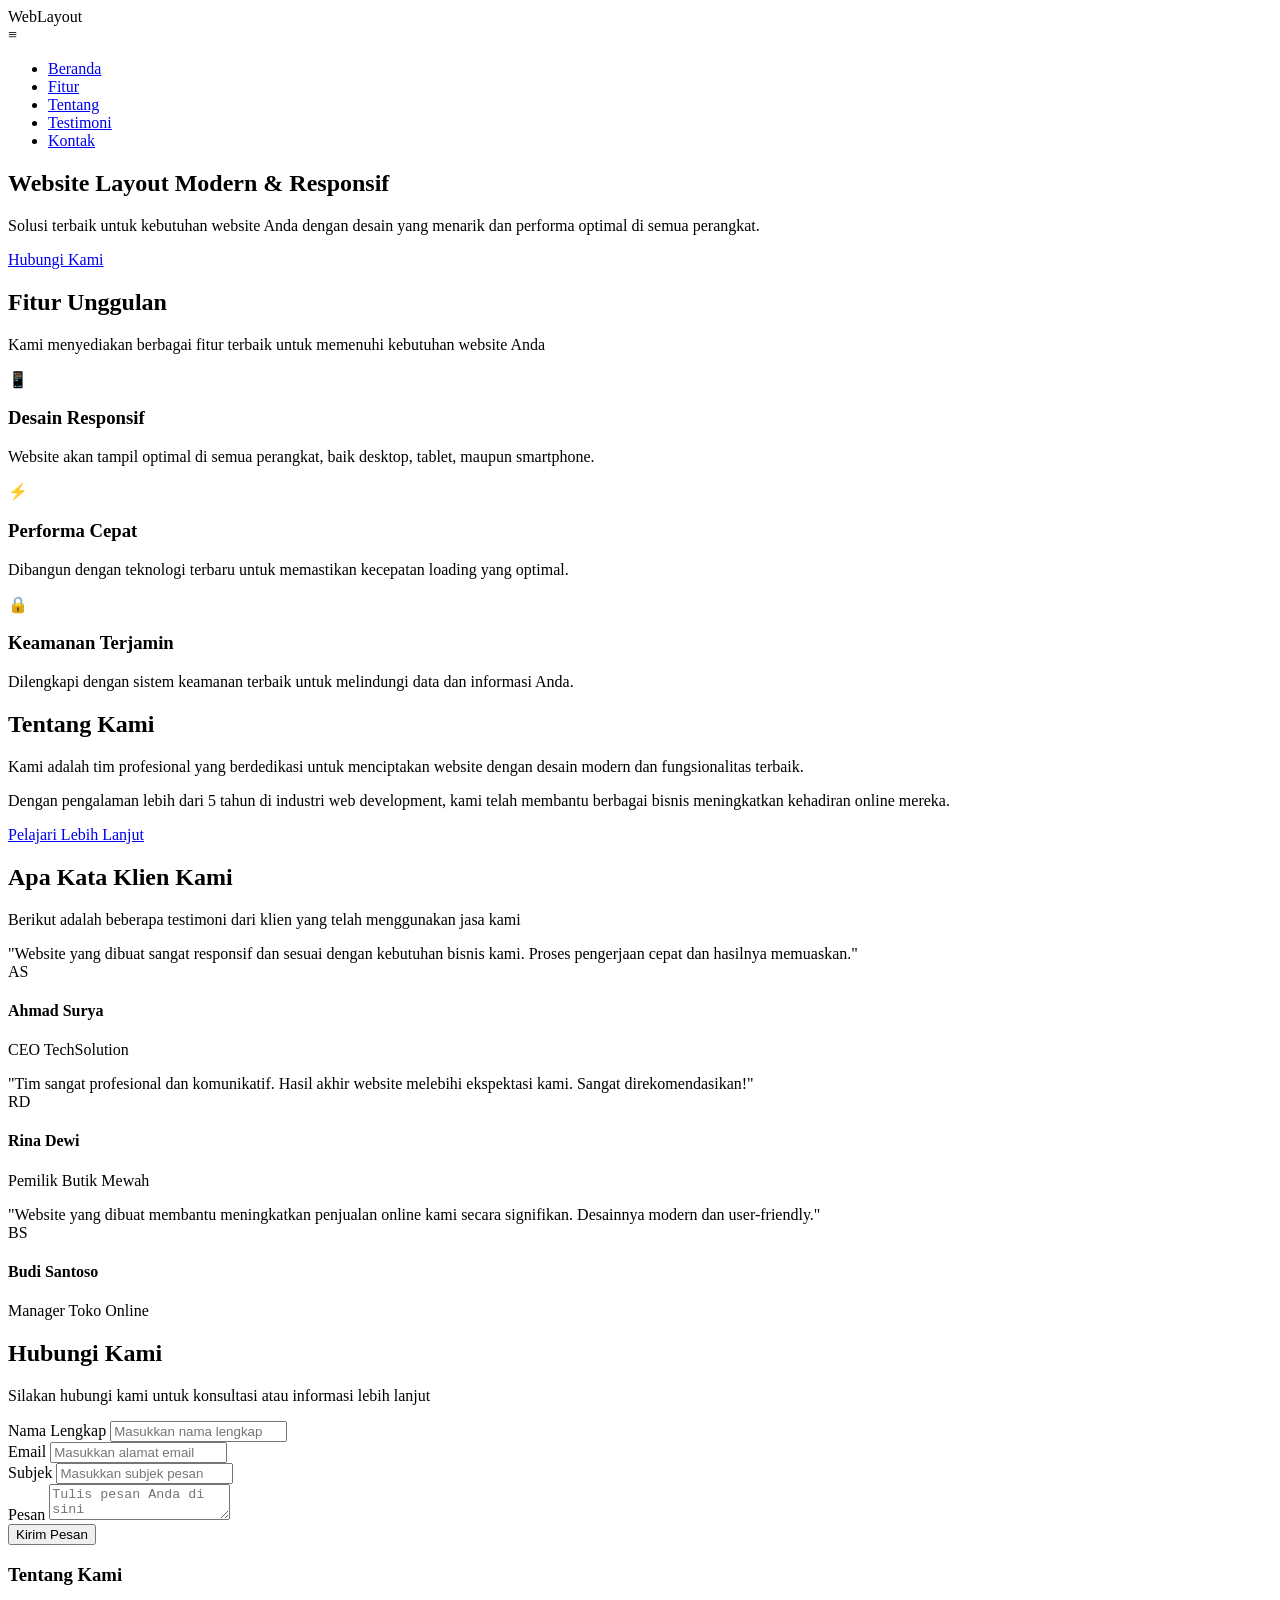
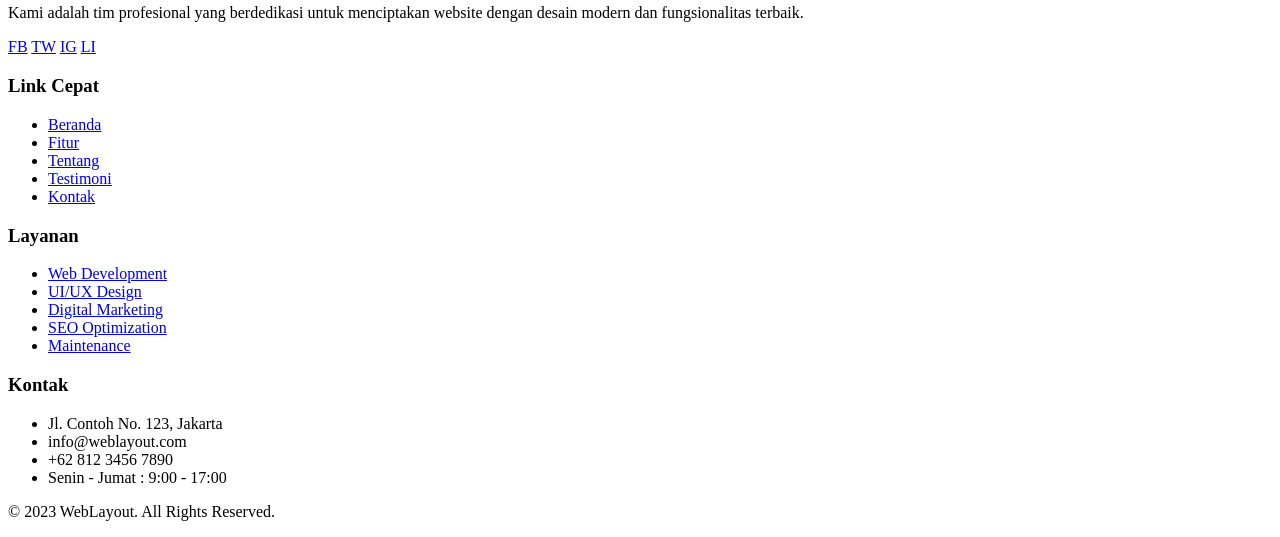
==== index.html @ 9ea7b2e7 "inisiasi index upload github" ====
<!DOCTYPE html>
<html lang="id">
<head>
    <meta charset="UTF-8">
    <meta name="viewport" content="width=device-width, initial-scale=1.0">
    <link rel="stylesheet" href="style.css" type="text/css">
    <title>Website Layout Modern Hila</title>
</head>
<body>

    <!-- Header -->
    <header>
        <div class="container">
            <div class="header-content">
                <div class="logo">Web<span>Layout</span></div>
                <div class="mobile-menu">≡</div>
                <nav>
                    <ul>
                        <li><a href="#home">Beranda</a></li>
                        <li><a href="#features">Fitur</a></li>
                        <li><a href="#about">Tentang</a></li>
                        <li><a href="#testimonials">Testimoni</a></li>
                        <li><a href="#contact">Kontak</a></li>
                    </ul>
                </nav>
            </div>
        </div>
    </header>

    <!-- Hero Section -->
<section class="hero" id="home">
    <div class="container">
        <div class="hero-content">
            <h1>Website Layout Modern & Responsif</h1>
            <p>Solusi terbaik untuk kebutuhan website Anda dengan desain yang menarik dan performa optimal di semua perangkat.</p>
            <a href="#contact" class="btn">Hubungi Kami</a>
        </div>
    </div>
</section>

<!-- Main Content -->
<main class="main-content">
    <div class="container">

        <!-- Features Section -->
        <section id="features">
            <div class="section-title">
                <h2>Fitur Unggulan</h2>
                <p>Kami menyediakan berbagai fitur terbaik untuk memenuhi kebutuhan website Anda</p>
            </div>

            <div class="features">

                <div class="feature-card">
                    <div class="feature-icon">📱</div>
                    <h3>Desain Responsif</h3>
                    <p>Website akan tampil optimal di semua perangkat, baik desktop, tablet, maupun smartphone.</p>
                </div>

                <div class="feature-card">
                    <div class="feature-icon">⚡</div>
                    <h3>Performa Cepat</h3>
                    <p>Dibangun dengan teknologi terbaru untuk memastikan kecepatan loading yang optimal.</p>
                </div>

                <div class="feature-card">
                    <div class="feature-icon">🔒</div>
                    <h3>Keamanan Terjamin</h3>
                    <p>Dilengkapi dengan sistem keamanan terbaik untuk melindungi data dan informasi Anda.</p>
                </div>

            </div>
        </section>

        <!-- About Section -->
<section id="about">
    <div class="about">

        <div class="about-content">
            <h2>Tentang Kami</h2>
            <p>Kami adalah tim profesional yang berdedikasi untuk menciptakan website dengan desain modern dan fungsionalitas terbaik.</p>
            <p>Dengan pengalaman lebih dari 5 tahun di industri web development, kami telah membantu berbagai bisnis meningkatkan kehadiran online mereka.</p>

            <a href="#contact" class="btn">Pelajari Lebih Lanjut</a>
        </div>

        <div class="about-image">
            <!--hila sholehah-->
        </div>

    </div>
</section>

<!-- Testimonials Section -->
<section id="testimonials">
    <div class="testimonials">
        <div class="container">

            <div class="section-title">
                <h2>Apa Kata Klien Kami</h2>
                <p>Berikut adalah beberapa testimoni dari klien yang telah menggunakan jasa kami</p>
            </div>

            <div class="testimonial-grid">

                <div class="testimonial-card">
                    <div class="testimonial-text">
                        "Website yang dibuat sangat responsif dan sesuai dengan kebutuhan bisnis kami. Proses pengerjaan cepat dan hasilnya memuaskan."
                    </div>
                    <div class="testimonial-author">
                        <div class="author-avatar">AS</div>
                        <h4>Ahmad Surya</h4>
                        <p>CEO TechSolution</p>
                    </div>
                </div>

                <div class="testimonial-card">
                    <div class="testimonial-text">
                        "Tim sangat profesional dan komunikatif. Hasil akhir website melebihi ekspektasi kami. Sangat direkomendasikan!"
                    </div>
                    <div class="testimonial-author">
                        <div class="author-avatar">RD</div>
                        <h4>Rina Dewi</h4>
                        <p>Pemilik Butik Mewah</p>
                    </div>
                </div>

                <div class="testimonial-card">
                    <div class="testimonial-text">
                        "Website yang dibuat membantu meningkatkan penjualan online kami secara signifikan. Desainnya modern dan user-friendly."
                    </div>
                    <div class="testimonial-author">
                        <div class="author-avatar">BS</div>
                        <h4>Budi Santoso</h4>
                        <p>Manager Toko Online</p>
                    </div>
                </div>

            </div>

        </div>
    </div>
</section>

<!-- Contact Section -->
<section id="contact">
    <div class="section-title">
        <h2>Hubungi Kami</h2>
        <p>Silakan hubungi kami untuk konsultasi atau informasi lebih lanjut</p>
    </div>

    <div class="contact-form">
        <form>

            <div class="form-group">
                <label for="name">Nama Lengkap</label>
                <input type="text" id="name" placeholder="Masukkan nama lengkap">
            </div>

            <div class="form-group">
                <label for="email">Email</label>
                <input type="email" id="email" placeholder="Masukkan alamat email">
            </div>

            <div class="form-group">
                <label for="subject">Subjek</label>
                <input type="text" id="subject" placeholder="Masukkan subjek pesan">
            </div>

            <div class="form-group">
                <label for="message">Pesan</label>
                <textarea id="message" placeholder="Tulis pesan Anda di sini"></textarea>
            </div>

            <button type="submit" class="btn">Kirim Pesan</button>

        </form>
    </div>
</section>

<!-- Footer -->
<footer>
    <div class="container">
        <div class="footer-content">

            <div class="footer-column">
                <h3>Tentang Kami</h3>
                <p>Kami adalah tim profesional yang berdedikasi untuk menciptakan website dengan desain modern dan fungsionalitas terbaik.</p>
                <div class="social-links">
                    <a href="#">FB</a>
                    <a href="#">TW</a>
                    <a href="#">IG</a>
                    <a href="#">LI</a>
                </div>
            </div>

            <div class="footer-column">
                <h3>Link Cepat</h3>
                <ul>
                    <li><a href="#home">Beranda</a></li>
                    <li><a href="#features">Fitur</a></li>
                    <li><a href="#about">Tentang</a></li>
                    <li><a href="#testimonials">Testimoni</a></li>
                    <li><a href="#contact">Kontak</a></li>
                </ul>
            </div>

            <div class="footer-column">
                <h3>Layanan</h3>
                <ul>
                    <li><a href="#">Web Development</a></li>
                    <li><a href="#">UI/UX Design</a></li>
                    <li><a href="#">Digital Marketing</a></li>
                    <li><a href="#">SEO Optimization</a></li>
                    <li><a href="#">Maintenance</a></li>
                </ul>
            </div>

            <div class="footer-column">
                <h3>Kontak</h3>
                <ul>
                    <li>Jl. Contoh No. 123, Jakarta</li>
                    <li>info@weblayout.com</li>
                    <li>+62 812 3456 7890</li>
                    <li>Senin - Jumat : 9:00 - 17:00</li>
                </ul>
            </div>

        </div>

        <div class="copyright">
            <p>&copy; 2023 WebLayout. All Rights Reserved.</p>
        </div>
    </div>
</footer>
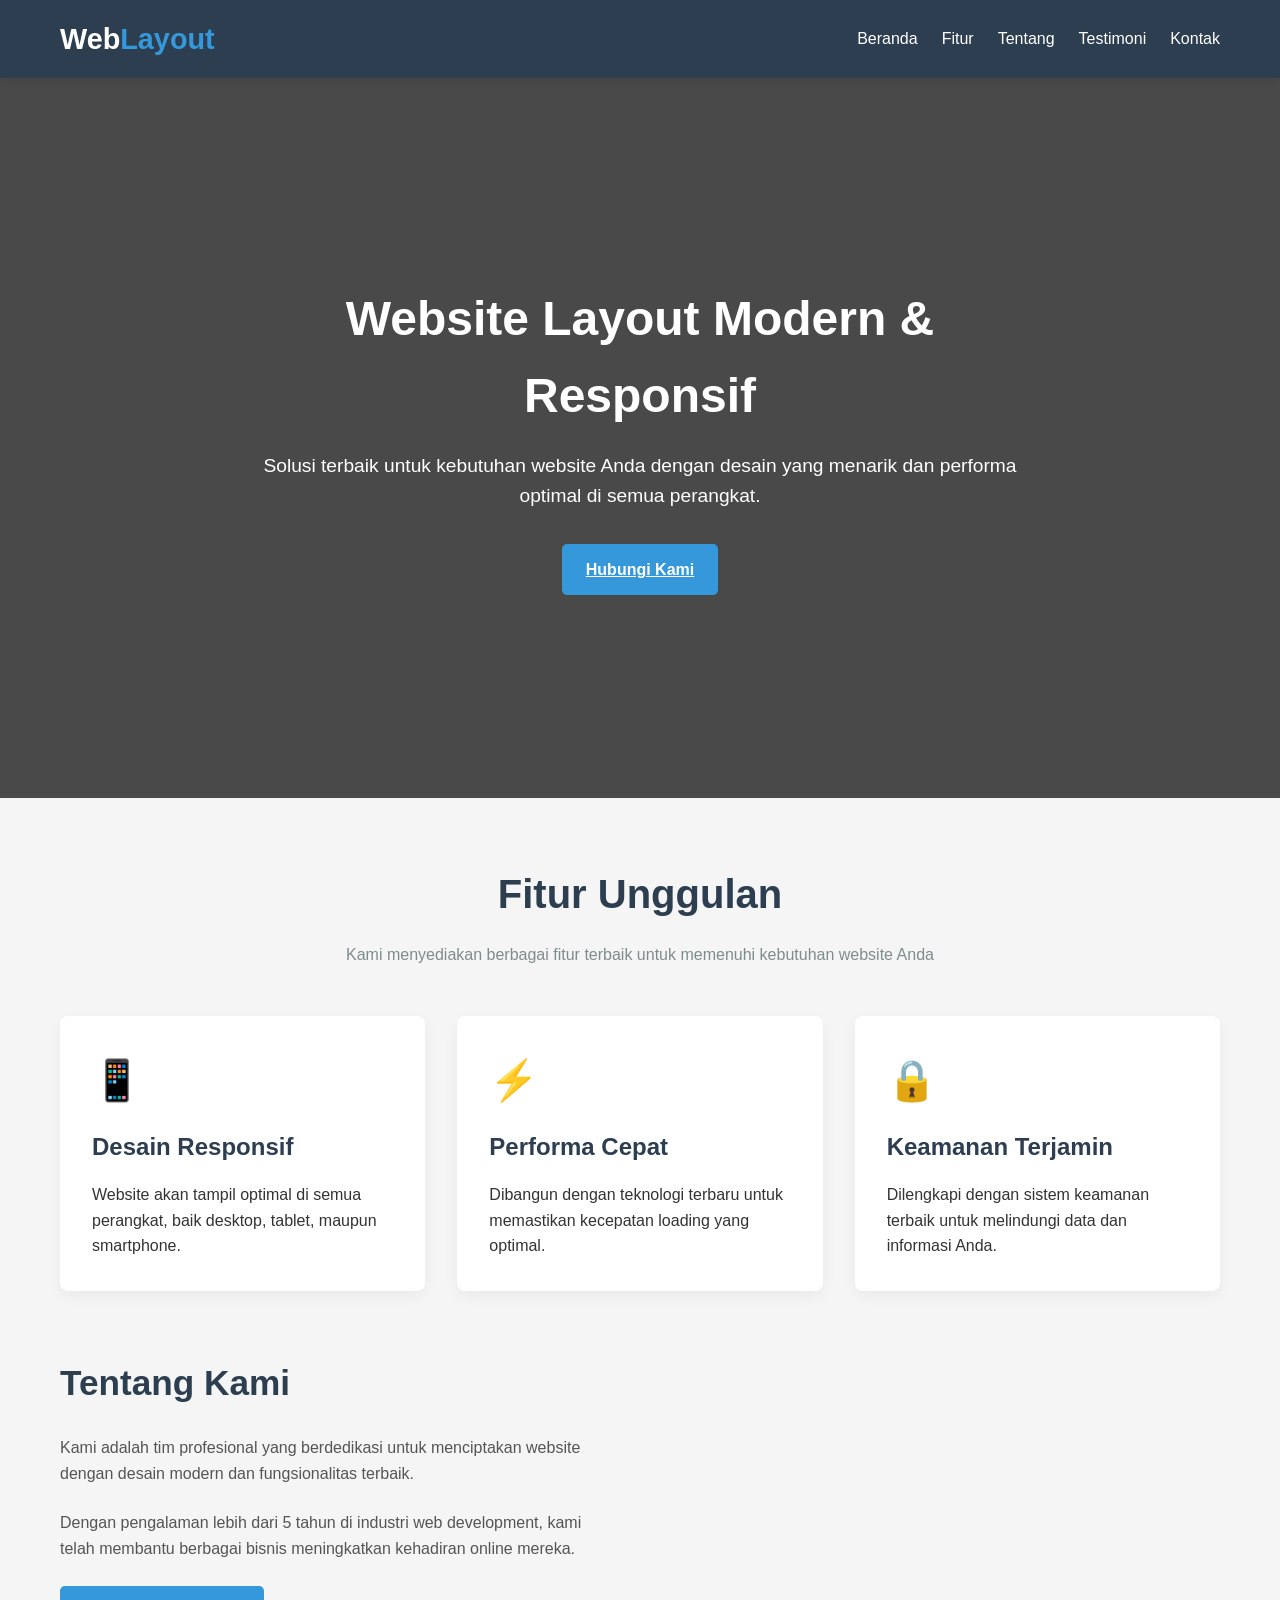
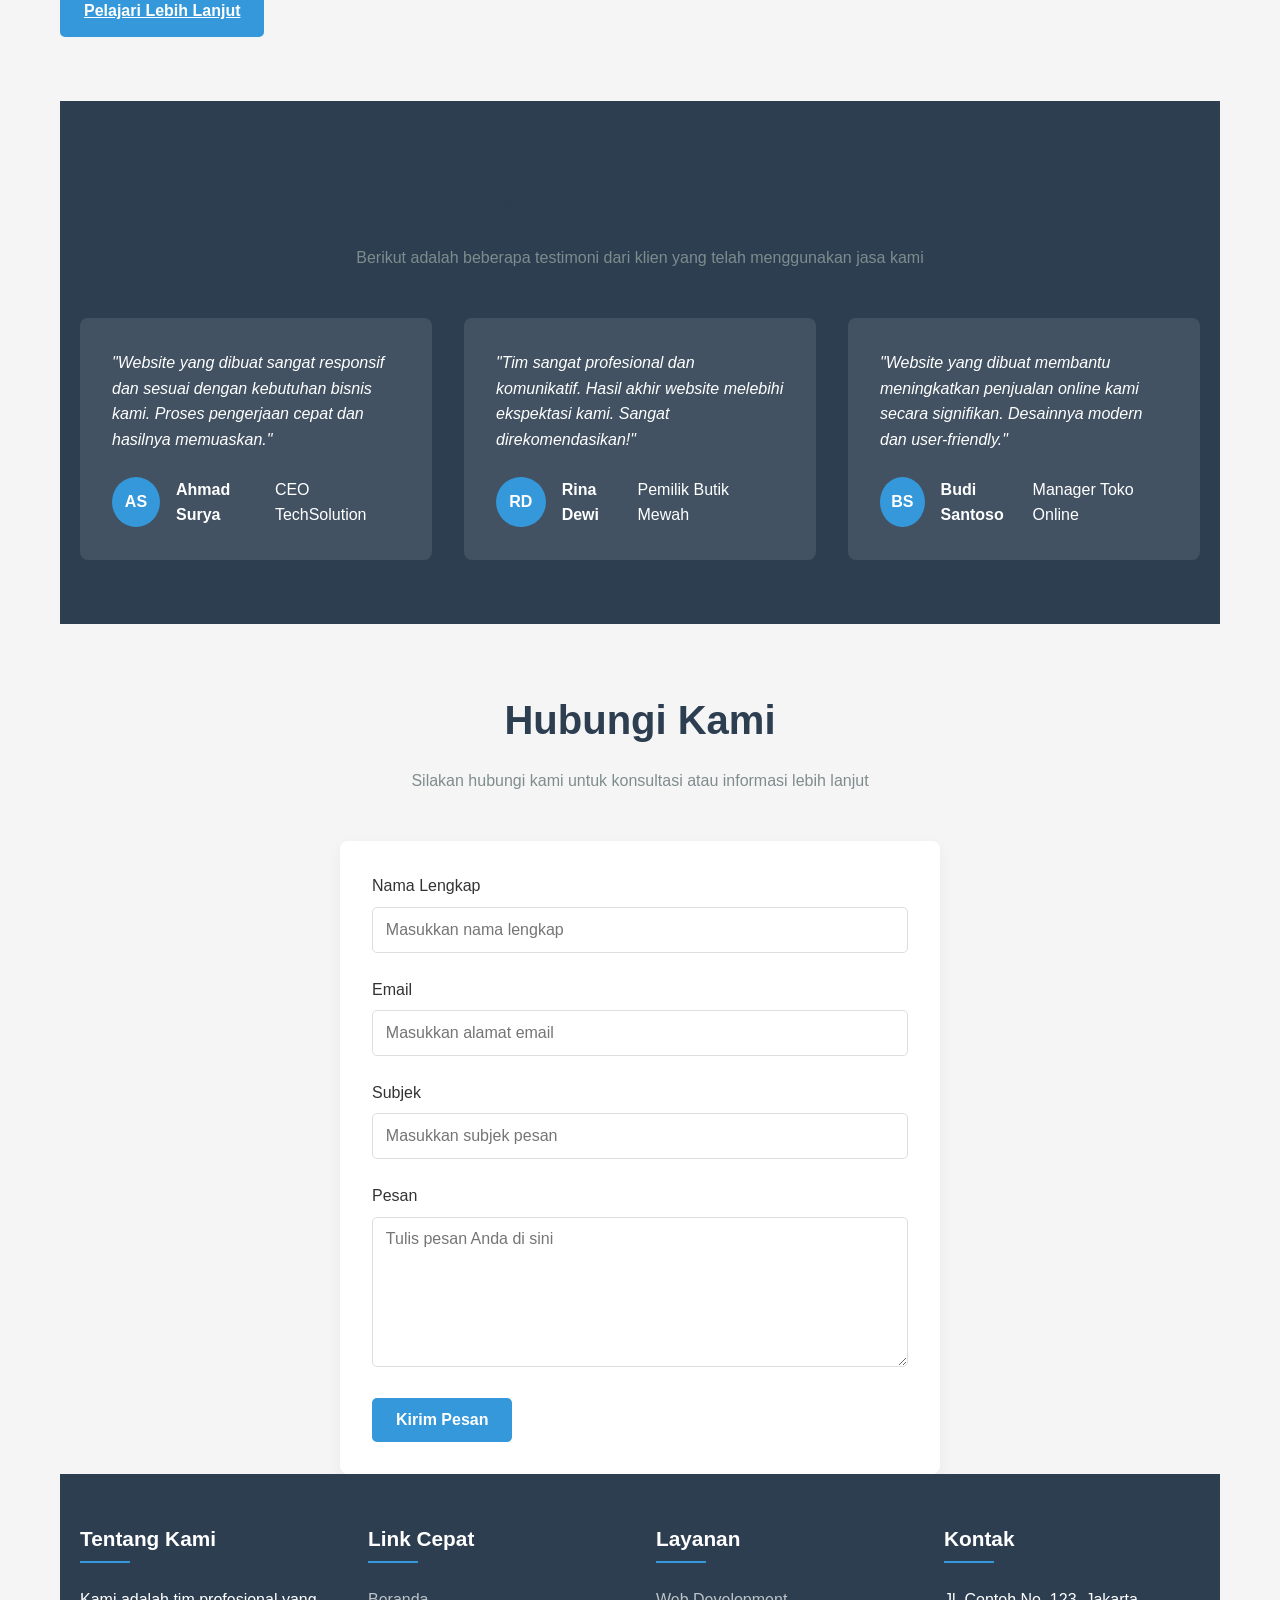
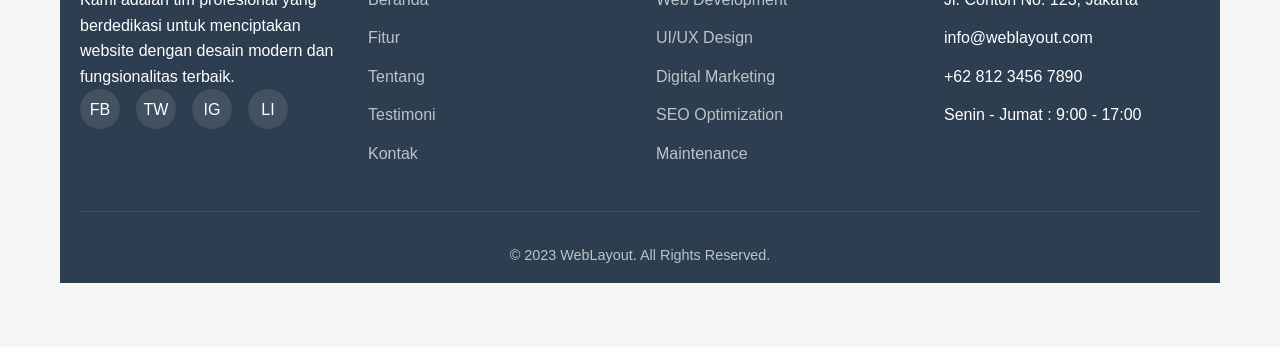
==== commit 04036126: "update html" ====
--- a/index.html
+++ b/index.html
@@ -4,7 +4,7 @@
     <meta charset="UTF-8">
     <meta name="viewport" content="width=device-width, initial-scale=1.0">
     <link rel="stylesheet" href="style.css" type="text/css">
-    <title>Website Layout Modern Hila</title>
+    <title>Website Layout Modern Andini</title>
 </head>
 <body>
 
--- a/style.css
+++ b/style.css
@@ -0,0 +1,371 @@
+*{
+    margin: 0;
+    padding: 0;
+    box-sizing: border-box;
+    font-family: 'Segoe UI', Tahoma, Geneva, Verdana, sans-serif;
+}
+
+body {
+    background-color: #f5f5f5;
+    color: #333;
+    line-height: 1.6;
+}
+
+/* Container */
+.container {
+    max-width: 1200px;
+    margin: 0 auto;
+    padding: 0 20px;
+}
+
+/* Header */
+header {
+    background-color: #2c3e50;
+    color: white;
+    padding: 1rem 0;
+    position: sticky;
+    top: 0;
+    z-index: 100;
+    box-shadow: 0 2px 10px rgba(0,0,0,0.1);
+}
+
+.header-content {
+    display: flex;
+    justify-content: space-between;
+    align-items: center;
+}
+
+.logo {
+    font-size: 1.8rem;
+    font-weight: bold;
+}
+
+.logo span {
+    color: #3498db;
+}
+
+nav ul {
+    display: flex;
+    list-style: none;
+}
+
+nav ul li {
+    margin-left: 1.5rem;
+}
+
+nav ul li a {
+    color: white;
+    text-decoration: none;
+    font-weight: 500;
+    transition: color 0.3s;
+    padding: 0.5rem 0;
+}
+
+nav ul li a:hover {
+    color: #3498db;
+}
+
+.mobile-menu {
+    display: none;
+    font-size: 1.5rem;
+    cursor: pointer;
+}
+
+/* Hero Section */
+.hero {
+    background: linear-gradient(rgba(0,0,0,0.7), rgba(0,0,0,0.7)),
+    url('https://source.unsplash.com/random/1200x600') no-repeat center center/cover;
+    color: white;
+    height: 80vh;
+    display: flex;
+    align-items: center;
+    text-align: center;
+}
+
+.hero-content {
+    max-width: 800px;
+    margin: 0 auto;
+}
+
+.hero h1 {
+    font-size: 3rem;
+    margin-bottom: 1rem;
+}
+
+.hero p {
+    font-size: 1.2rem;
+    margin-bottom: 2rem;
+}
+
+.btn {
+    display: inline-block;
+    background-color: #3498db;
+    color: white;
+    padding: 0.8rem 1.5rem;
+    border: none;
+    border-radius: 5px;
+    font-size: 1rem;
+    font-weight: bold;
+    transition: background-color 0.3s;
+    cursor: pointer;
+}
+
+btn:hover {
+    background-color: #2980b9;
+}
+
+/* Main Content */
+.main-content {
+    padding: 4rem 0;
+}
+
+.section-title {
+    text-align: center;
+    margin-bottom: 3rem;
+}
+
+.section-title h2 {
+    font-size: 2.5rem;
+    color: #2c3e50;
+    margin-bottom: 1rem;
+}
+
+.section-title p {
+    color: #7f8c8d;
+    max-width: 700px;
+    margin: 0 auto;
+}
+
+/* Features Section */
+.features {
+    display: grid;
+    grid-template-columns: repeat(auto-fit, minmax(300px, 1fr));
+    gap: 2rem;
+    margin-bottom: 4rem;
+}
+
+.feature-card {
+    background-color: white;
+    border-radius: 8px;
+    padding: 2rem;
+    box-shadow: 0 5px 15px rgba(0,0,0,0.05);
+    transition: transform 0.3s, box-shadow 0.3s;
+}
+
+.feature-card:hover {
+    transform: translateY(-10px);
+    box-shadow: 0 15px 30px rgba(0,0,0,0.1);
+}
+
+.feature-icon {
+    font-size: 2.5rem;
+    color: #3498db;
+    margin-bottom: 1rem;
+}
+
+.feature-card h3 {
+    font-size: 1.5rem;
+    margin-bottom: 1rem;
+    color: #2c3e50;
+}
+
+/* About Section */
+.about {
+    display: grid;
+    grid-template-columns: 1fr 1fr;
+    gap: 3rem;
+    align-items: center;
+    margin-bottom: 4rem;
+}
+
+.about-image img {
+    width: 100%;
+    border-radius: 8px;
+    box-shadow: 0 10px 20px rgba(0,0,0,0.1);
+}
+
+.about-content h2 {
+    font-size: 2.2rem;
+    margin-bottom: 1.5rem;
+    color: #2c3e50;
+}
+
+.about-content p {
+    margin-bottom: 1.5rem;
+    color: #555;
+}
+
+/* Testimonials */
+.testimonials {
+    background-color: #2c3e50;
+    color: white;
+    padding: 4rem 0;
+    margin-bottom: 4rem;
+}
+
+.testimonial-grid {
+    display: grid;
+    grid-template-columns: repeat(auto-fit, minmax(300px, 1fr));
+    gap: 2rem;
+}
+
+.testimonial-card {
+    background-color: rgba(255,255,255,0.1);
+    padding: 2rem;
+    border-radius: 8px;
+}
+
+.testimonial-text {
+    font-style: italic;
+    margin-bottom: 1.5rem;
+}
+
+.testimonial-author {
+    display: flex;
+    align-items: center;
+}
+
+.author-avatar {
+    width: 50px;
+    height: 50px;
+    border-radius: 50%;
+    background-color: #3498db;
+    margin-right: 1rem;
+    display: flex;
+    align-items: center;
+    justify-content: center;
+    font-weight: bold;
+}
+
+/* Contact Section */
+.contact { margin-bottom: 4rem; }
+.contact-form {
+    max-width: 600px;
+    margin: 0 auto;
+    background-color: white;
+    padding: 2rem;
+    border-radius: 8px;
+    box-shadow: 0 5px 15px rgba(0, 0, 0, 0.05);
+}
+
+.form-group { margin-bottom: 1.5rem; }
+.form-group label {
+    display: block;
+    margin-bottom: 0.5rem;
+    font-weight: 500;
+}
+.form-group input,
+.form-group textarea {
+    width: 100%;
+    padding: 0.8rem;
+    border: 1px solid #ddd;
+    border-radius: 5px;
+    font-size: 1rem;
+}
+.form-group textarea {
+    height: 150px;
+    resize: vertical;
+}
+
+/* Footer */
+footer {
+    background-color: #2c3e50;
+    color: white;
+    padding: 3rem 0 1rem;
+}
+
+.footer-content {
+    display: grid;
+    grid-template-columns: repeat(auto-fit, minmax(200px, 1fr));
+    gap: 2rem;
+    margin-bottom: 2rem;
+}
+
+.footer-column h3 {
+    font-size: 1.3rem;
+    margin-bottom: 1.5rem;
+    position: relative;
+    padding-bottom: 0.5rem;
+}
+.footer-column h3::after {
+    content: '';
+    position: absolute;
+    left: 0;
+    bottom: 0;
+    width: 50px;
+    height: 2px;
+    background-color: #3498db;
+}
+
+.footer-column ul { list-style: none; }
+.footer-column ul li { margin-bottom: 0.8rem; }
+.footer-column ul li a {
+    color: #bdc3c7;
+    text-decoration: none;
+    transition: color 0.3s;
+}
+.footer-column ul li a:hover {
+    color: #3498db;
+}
+
+.social-links {
+    display: flex;
+    gap: 1rem;
+}
+.social-links a {
+    display: inline-flex;
+    align-items: center;
+    justify-content: center;
+    width: 40px;
+    height: 40px;
+    background-color: rgba(255, 255, 255, 0.1);
+    border-radius: 50%;
+    color: white;
+    text-decoration: none;
+    transition: background-color 0.3s;
+}
+.social-links a:hover { background-color: #3498db; }
+
+.copyright {
+    text-align: center;
+    padding-top: 2rem;
+    border-top: 1px solid rgba(255, 255, 255, 0.1);
+    color: #bdc3c7;
+    font-size: 0.9rem;
+}
+
+/* Responsive Design */
+@media (max-width: 992px) {
+    .about { grid-template-columns: 1fr; }
+    .about-image { order: -1; }
+}
+
+@media (max-width: 768px) {
+    .mobile-menu { display: block; }
+
+    nav ul {
+        display: none;
+        position: absolute;
+        top: 100%;
+        left: 0;
+        width: 100%;
+        background-color: #2c3e50;
+        flex-direction: column;
+        padding: 1rem 0;
+    }
+    nav ul.show { display: flex; }
+    nav ul li { margin: 0; text-align: center; }
+    nav ul li a { display: block; padding: 0.8rem 0; }
+
+    .hero h1 { font-size: 2.2rem; }
+    .hero p { font-size: 1rem; }
+}
+
+@media (max-width: 576px) {
+    .hero h1 { font-size: 1.8rem; }
+
+    .section-title h2 { font-size: 2rem; }
+
+    .feature-card,
+    .testimonial-card { padding: 1.5rem; }
+}
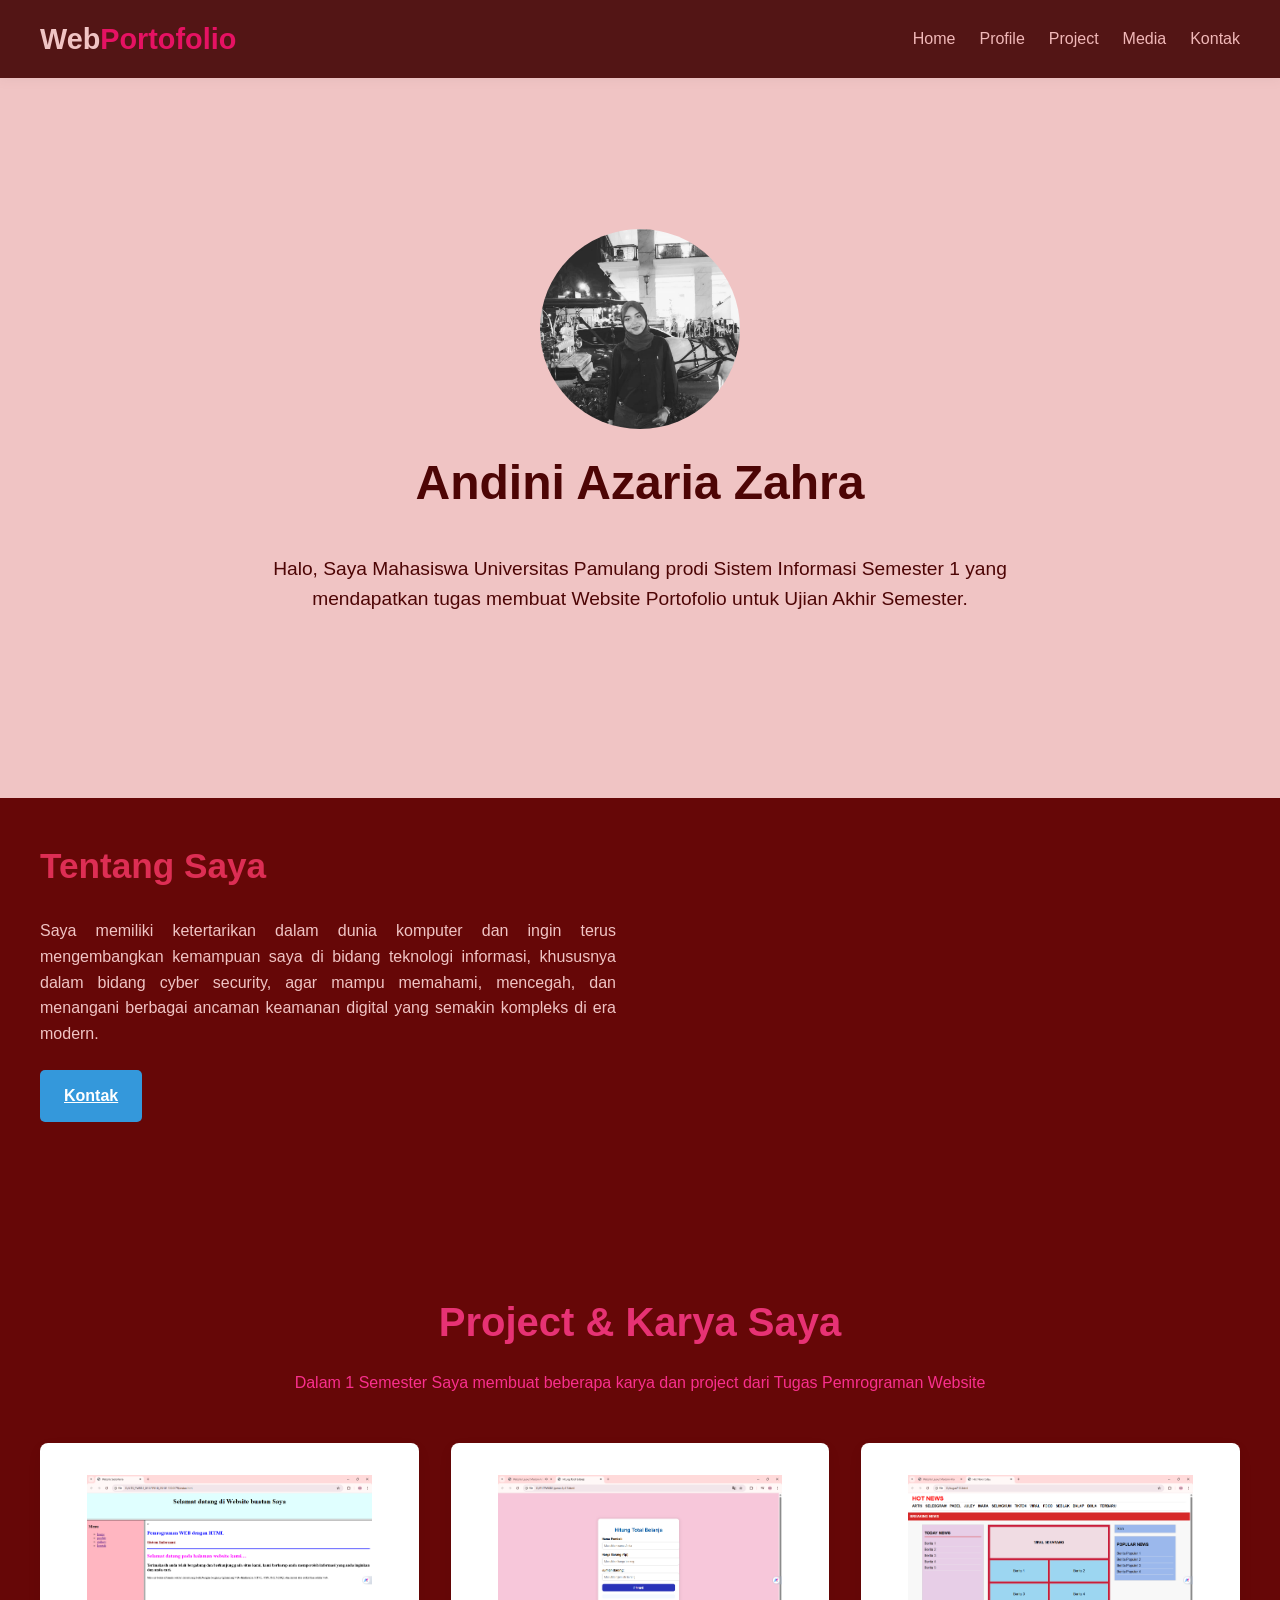
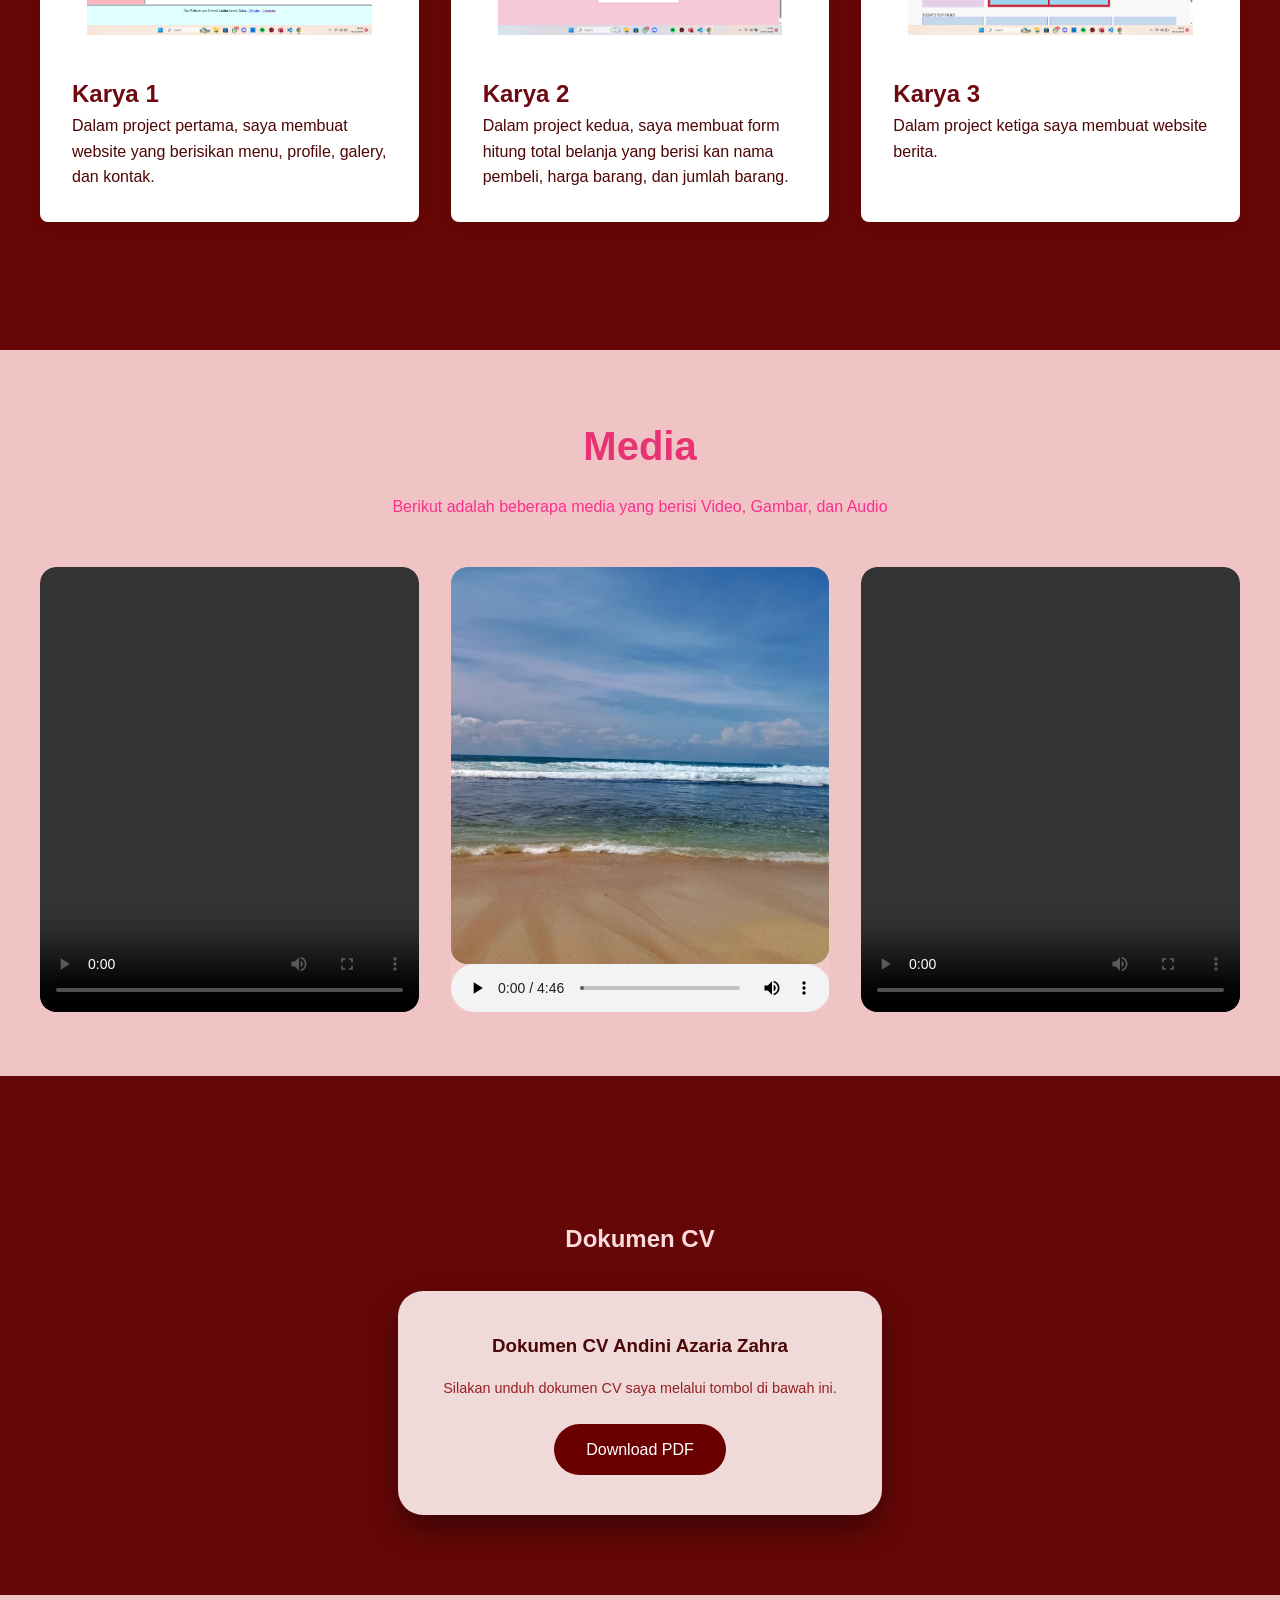
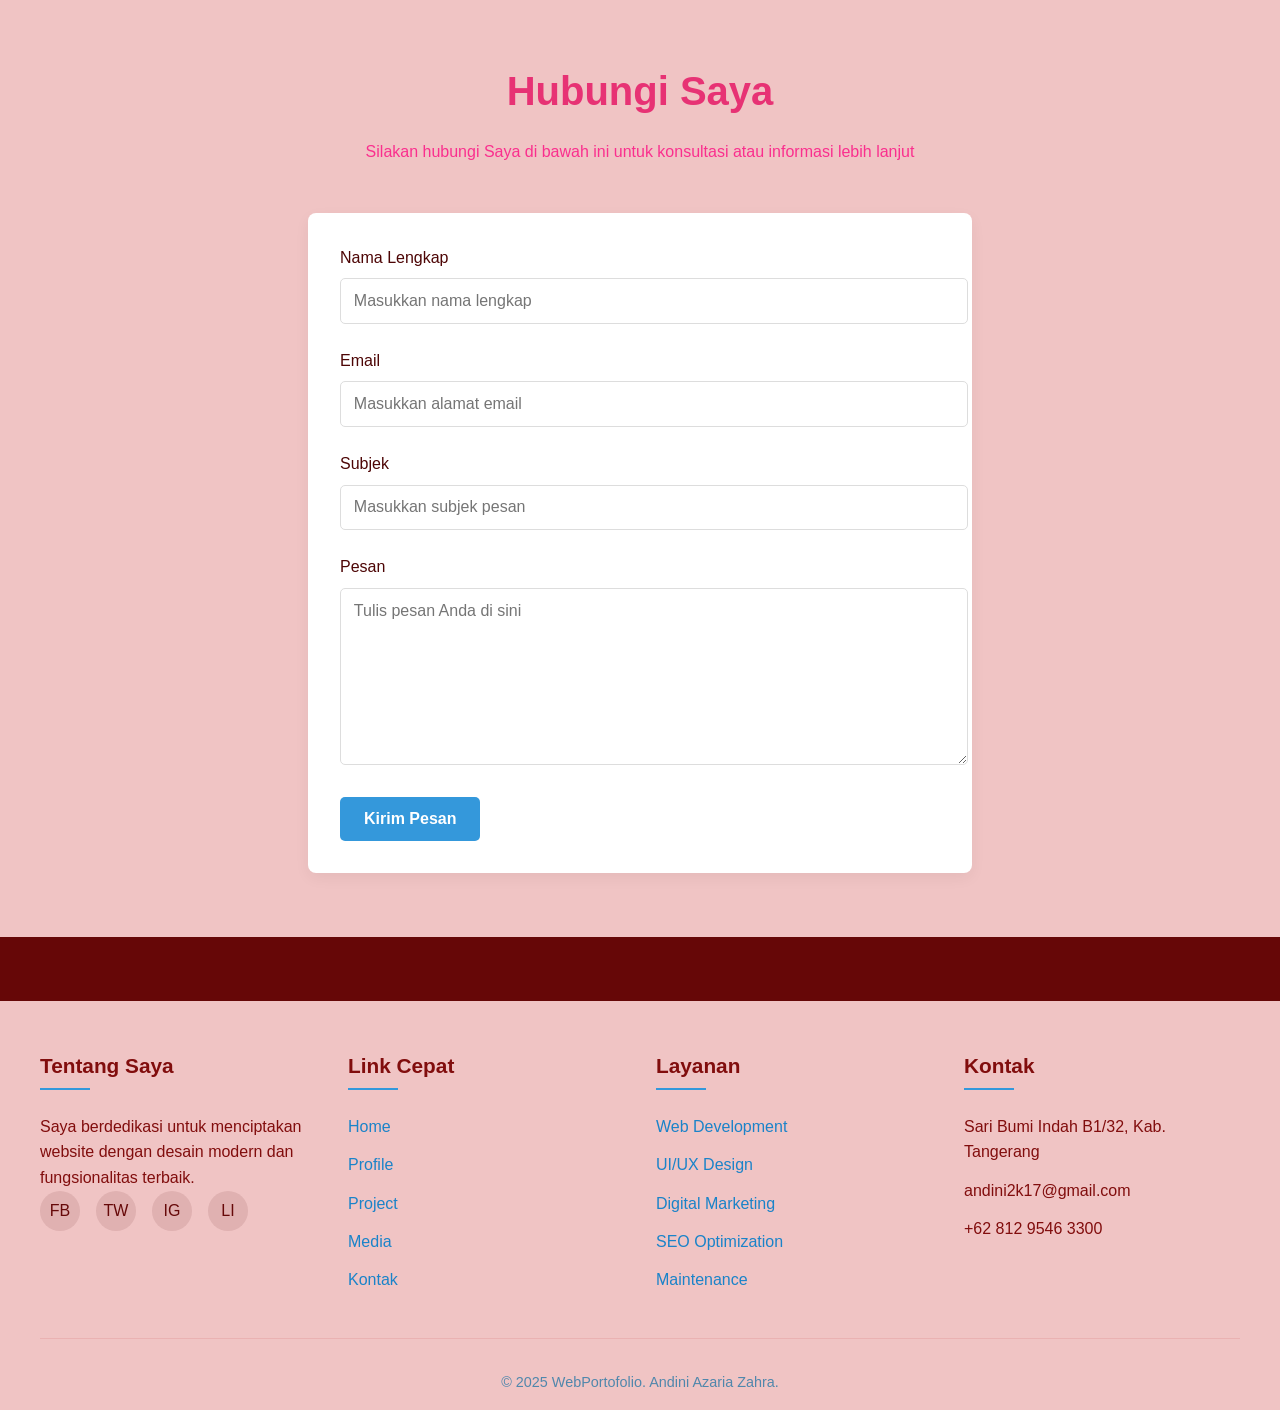
==== commit a4040596: "uas pweb1 andini" ====
--- a/index.html
+++ b/index.html
@@ -1,235 +1,258 @@
 <!DOCTYPE html>
 <html lang="id">
-<head>
-    <meta charset="UTF-8">
-    <meta name="viewport" content="width=device-width, initial-scale=1.0">
-    <link rel="stylesheet" href="style.css" type="text/css">
-    <title>Website Layout Modern Andini</title>
-</head>
-<body>
-
-    <!-- Header -->
-    <header>
-        <div class="container">
-            <div class="header-content">
-                <div class="logo">Web<span>Layout</span></div>
-                <div class="mobile-menu">≡</div>
-                <nav>
-                    <ul>
-                        <li><a href="#home">Beranda</a></li>
-                        <li><a href="#features">Fitur</a></li>
-                        <li><a href="#about">Tentang</a></li>
-                        <li><a href="#testimonials">Testimoni</a></li>
-                        <li><a href="#contact">Kontak</a></li>
-                    </ul>
-                </nav>
+    <head>
+        <meta charset="UTF-8">
+        <meta name="viewport" content="width=device-width, initial-scale=1.0">
+        <link rel="stylesheet" href="uasKU.css" type="text/css">
+        <link rel="icon" type="image/png" href="assets/fotoku.jpg">
+        <link href="https://unpkg.com/aos@2.3.1/dist/aos.css" rel="stylesheet">
+        <title>Andini azaria</title>
+    </head>
+    <body>
+            <!-- Header -->
+        <header>
+            <div class="container">
+                <div class="header-content">
+                    <div class="logo">Web<span>Portofolio</span></div>
+                    <div class="mobile-menu">≡</div>
+                    <nav>
+                        <ul>
+                            <li><a href="#home">Home</a></li>
+                            <li><a href="#about">Profile</a></li>
+                            <li><a href="#project">Project</a></li>
+                            <li><a href="#media">Media</a></li>
+                            <li><a href="#contact">Kontak</a></li>
+                        </ul>
+                    </nav>
+                </div>
+            </div>
+        </header>
+
+            <!-- Hero -->
+        <section class="hero" id="home">
+            <div class="container">
+                <div class="hero-content" data-aos="fade-up">
+                    <div class="foto" data-aos="zoom-in">
+                    <img src="fotoku.jpg" alt="Foto Profil">
+                    </div>
+
+                    <h1>Andini Azaria Zahra</h1>
+                    <p>Halo, Saya Mahasiswa Universitas Pamulang prodi Sistem Informasi Semester 1 yang 
+                        mendapatkan tugas membuat Website Portofolio untuk Ujian Akhir Semester.
+                    </p>
+                </div>
+            </div>
+        </section>
+
+            <!-- About -->
+        <section id="about">
+            <div class="about" data-aos="fade-right">
+                <div class="about-content">
+                    <h2>Tentang Saya</h2>
+                    <p>Saya memiliki ketertarikan dalam dunia komputer dan ingin terus mengembangkan kemampuan saya di bidang teknologi informasi, khususnya dalam bidang cyber security, agar 
+                        mampu memahami, mencegah, dan menangani berbagai ancaman keamanan digital yang semakin kompleks di era modern.
+                    </p>
+                    <a href="#contact" class="btn">Kontak</a>
+                </div>
+            </div>
+        </section>
+
+        <!-- Main Content -->
+        <main class="main-content">
+            <div class="container">
+                <!-- Project -->
+                <section id="project">
+                    <div class="judul-title">
+                        <h2>Project & Karya Saya</h2>
+                        <p>Dalam 1 Semester Saya membuat beberapa karya dan project dari Tugas Pemrograman
+                            Website 
+                        </p>
+                    </div>
+
+                    <div class="project">
+                        <!-- Project 1-->
+                        <div class="project-card" data-aos="fade-up" data-aos-delay="100">
+                            <img src="project1.png" alt="Karya 1" class="project-image">
+                            <h3>Karya 1</h3>
+                            <p>Dalam project pertama, saya membuat website yang berisikan menu, profile, galery, dan kontak.</p>
+                        </div>
+                        <!-- Project 2 -->
+                        <div class="project-card" data-aos="fade-up" data-aos-delay="200">
+                        <img src="projectke2.png" alt="Karya 2" class="project-image">
+                            <h3>Karya 2</h3>
+                            <p>Dalam project kedua, saya membuat form hitung total belanja yang berisi kan nama pembeli, harga barang, dan jumlah barang.</p>
+                        </div>
+                        <!-- Project 3 -->
+                        <div class="project-card" data-aos="fade-up" data-aos-delay="300">
+                            <img src="project3.png" alt="Karya 3" class="project-image">
+                            <h3>Karya 3</h3>
+                            <p>Dalam project ketiga saya membuat website berita.</p>
+                        </div>
+                    </div>
+                </section>
+            </div>
+        </main>
+
+        <!-- Media -->
+        <section id="media">
+        <div class="media">
+            <div class="container">
+
+            <div class="judul-title">
+                <h2>Media</h2>
+                <p>Berikut adalah beberapa media yang berisi Video, Gambar, dan Audio</p>
+            </div>
+
+            <div class="media-grid">
+
+                <!-- VIDEO -->
+                <div class="media-card video-card" data-aos="zoom-in">
+                <video controls>
+                    <source src="videoku1.mp4" type="video/mp4">
+                </video>
+                </div>
+                <!--GAMBAR-->
+            <div class="media-card image-card">
+                <img src="gambar.jpg" alt="Gambar">
+                <audio controls style="width:100%;"> 
+                <source src="exile.mp3" type="audio/mpeg">
+                </audio>
+                </div>
+                <!-- VIDEO -->
+            <div class="media-card video-card">
+                <video controls>
+                    <source src="vidio2.mp4" type="video/mp4">
+                </video>
+                </div>
+            </div>
             </div>
         </div>
-    </header>
-
-    <!-- Hero Section -->
-<section class="hero" id="home">
-    <div class="container">
-        <div class="hero-content">
-            <h1>Website Layout Modern & Responsif</h1>
-            <p>Solusi terbaik untuk kebutuhan website Anda dengan desain yang menarik dan performa optimal di semua perangkat.</p>
-            <a href="#contact" class="btn">Hubungi Kami</a>
+        </section>
+
+        <!-- dokumen -->
+        <section id="pdf" class="pdf-section">
+        <h2>Dokumen CV</h2>
+
+        <div class="pdf-grid">
+            <div class="pdf-card" data-aos="flip-up">
+            <h3>Dokumen CV Andini Azaria Zahra</h3>
+            <p>Silakan unduh dokumen CV saya melalui tombol di bawah ini.</p>
+            <a href="CV Andini Azaria Zahra .pdf" download class="pdf-btn">Download PDF</a>
+            </div>
         </div>
-    </div>
-</section>
-
-<!-- Main Content -->
-<main class="main-content">
-    <div class="container">
-
-        <!-- Features Section -->
-        <section id="features">
-            <div class="section-title">
-                <h2>Fitur Unggulan</h2>
-                <p>Kami menyediakan berbagai fitur terbaik untuk memenuhi kebutuhan website Anda</p>
-            </div>
-
-            <div class="features">
-
-                <div class="feature-card">
-                    <div class="feature-icon">📱</div>
-                    <h3>Desain Responsif</h3>
-                    <p>Website akan tampil optimal di semua perangkat, baik desktop, tablet, maupun smartphone.</p>
-                </div>
-
-                <div class="feature-card">
-                    <div class="feature-icon">⚡</div>
-                    <h3>Performa Cepat</h3>
-                    <p>Dibangun dengan teknologi terbaru untuk memastikan kecepatan loading yang optimal.</p>
-                </div>
-
-                <div class="feature-card">
-                    <div class="feature-icon">🔒</div>
-                    <h3>Keamanan Terjamin</h3>
-                    <p>Dilengkapi dengan sistem keamanan terbaik untuk melindungi data dan informasi Anda.</p>
-                </div>
-
-            </div>
-        </section>
-
-        <!-- About Section -->
-<section id="about">
-    <div class="about">
-
-        <div class="about-content">
-            <h2>Tentang Kami</h2>
-            <p>Kami adalah tim profesional yang berdedikasi untuk menciptakan website dengan desain modern dan fungsionalitas terbaik.</p>
-            <p>Dengan pengalaman lebih dari 5 tahun di industri web development, kami telah membantu berbagai bisnis meningkatkan kehadiran online mereka.</p>
-
-            <a href="#contact" class="btn">Pelajari Lebih Lanjut</a>
-        </div>
-
-        <div class="about-image">
-            <!--hila sholehah-->
-        </div>
-
-    </div>
-</section>
-
-<!-- Testimonials Section -->
-<section id="testimonials">
-    <div class="testimonials">
-        <div class="container">
-
-            <div class="section-title">
-                <h2>Apa Kata Klien Kami</h2>
-                <p>Berikut adalah beberapa testimoni dari klien yang telah menggunakan jasa kami</p>
-            </div>
-
-            <div class="testimonial-grid">
-
-                <div class="testimonial-card">
-                    <div class="testimonial-text">
-                        "Website yang dibuat sangat responsif dan sesuai dengan kebutuhan bisnis kami. Proses pengerjaan cepat dan hasilnya memuaskan."
-                    </div>
-                    <div class="testimonial-author">
-                        <div class="author-avatar">AS</div>
-                        <h4>Ahmad Surya</h4>
-                        <p>CEO TechSolution</p>
-                    </div>
-                </div>
-
-                <div class="testimonial-card">
-                    <div class="testimonial-text">
-                        "Tim sangat profesional dan komunikatif. Hasil akhir website melebihi ekspektasi kami. Sangat direkomendasikan!"
-                    </div>
-                    <div class="testimonial-author">
-                        <div class="author-avatar">RD</div>
-                        <h4>Rina Dewi</h4>
-                        <p>Pemilik Butik Mewah</p>
-                    </div>
-                </div>
-
-                <div class="testimonial-card">
-                    <div class="testimonial-text">
-                        "Website yang dibuat membantu meningkatkan penjualan online kami secara signifikan. Desainnya modern dan user-friendly."
-                    </div>
-                    <div class="testimonial-author">
-                        <div class="author-avatar">BS</div>
-                        <h4>Budi Santoso</h4>
-                        <p>Manager Toko Online</p>
-                    </div>
-                </div>
-
-            </div>
-
-        </div>
-    </div>
-</section>
-
-<!-- Contact Section -->
-<section id="contact">
-    <div class="section-title">
-        <h2>Hubungi Kami</h2>
-        <p>Silakan hubungi kami untuk konsultasi atau informasi lebih lanjut</p>
-    </div>
-
-    <div class="contact-form">
-        <form>
-
-            <div class="form-group">
-                <label for="name">Nama Lengkap</label>
-                <input type="text" id="name" placeholder="Masukkan nama lengkap">
-            </div>
-
-            <div class="form-group">
-                <label for="email">Email</label>
-                <input type="email" id="email" placeholder="Masukkan alamat email">
-            </div>
-
-            <div class="form-group">
-                <label for="subject">Subjek</label>
-                <input type="text" id="subject" placeholder="Masukkan subjek pesan">
-            </div>
-
-            <div class="form-group">
-                <label for="message">Pesan</label>
-                <textarea id="message" placeholder="Tulis pesan Anda di sini"></textarea>
-            </div>
-
-            <button type="submit" class="btn">Kirim Pesan</button>
-
-        </form>
-    </div>
-</section>
-
-<!-- Footer -->
-<footer>
-    <div class="container">
-        <div class="footer-content">
-
-            <div class="footer-column">
-                <h3>Tentang Kami</h3>
-                <p>Kami adalah tim profesional yang berdedikasi untuk menciptakan website dengan desain modern dan fungsionalitas terbaik.</p>
-                <div class="social-links">
-                    <a href="#">FB</a>
-                    <a href="#">TW</a>
-                    <a href="#">IG</a>
-                    <a href="#">LI</a>
-                </div>
-            </div>
-
-            <div class="footer-column">
-                <h3>Link Cepat</h3>
-                <ul>
-                    <li><a href="#home">Beranda</a></li>
-                    <li><a href="#features">Fitur</a></li>
-                    <li><a href="#about">Tentang</a></li>
-                    <li><a href="#testimonials">Testimoni</a></li>
-                    <li><a href="#contact">Kontak</a></li>
-                </ul>
-            </div>
-
-            <div class="footer-column">
-                <h3>Layanan</h3>
-                <ul>
-                    <li><a href="#">Web Development</a></li>
-                    <li><a href="#">UI/UX Design</a></li>
-                    <li><a href="#">Digital Marketing</a></li>
-                    <li><a href="#">SEO Optimization</a></li>
-                    <li><a href="#">Maintenance</a></li>
-                </ul>
-            </div>
-
-            <div class="footer-column">
-                <h3>Kontak</h3>
-                <ul>
-                    <li>Jl. Contoh No. 123, Jakarta</li>
-                    <li>info@weblayout.com</li>
-                    <li>+62 812 3456 7890</li>
-                    <li>Senin - Jumat : 9:00 - 17:00</li>
-                </ul>
-            </div>
-
-        </div>
-
-        <div class="copyright">
-            <p>&copy; 2023 WebLayout. All Rights Reserved.</p>
-        </div>
-    </div>
-</footer>+        </section>
+
+
+        <!-- Contact -->
+        <section id="contact">
+            <div class="contact" data-aos="fade-up">
+                <div class="container">
+                    <div class="judul-title">
+                    <h2>Hubungi Saya</h2>
+                    <p>Silakan hubungi Saya di bawah ini untuk konsultasi atau informasi lebih lanjut</p>
+                    </div>
+                </div>
+                <div class="contact-form">
+                    <form>
+                        <div class="form-group">
+                            <label for="name">Nama Lengkap</label>
+                            <input type="text" id="name" placeholder="Masukkan nama lengkap">
+                        </div>
+
+                        <div class="form-group">
+                            <label for="email">Email</label>
+                            <input type="email" id="email" placeholder="Masukkan alamat email">
+                        </div>
+
+                        <div class="form-group">
+                            <label for="subject">Subjek</label>
+                            <input type="text" id="subject" placeholder="Masukkan subjek pesan">
+                        </div>
+
+                        <div class="form-group">
+                            <label for="message">Pesan</label>
+                            <textarea id="message" placeholder="Tulis pesan Anda di sini"></textarea>
+                        </div>
+                        <button type="submit" class="btn">Kirim Pesan</button>
+                    </form>
+                </div>
+            </div>
+        </section>
+
+        <!-- Footer -->
+        <footer data-aos="fade-in">
+            <div class="container">
+                <div class="footer-content">
+                    <div class="footer-column">
+                        <h3>Tentang Saya</h3>
+                        <p>Saya berdedikasi untuk menciptakan website dengan desain modern dan fungsionalitas terbaik.</p>
+                        <div class="social-links">
+                            <a href="#">FB</a>
+                            <a href="#">TW</a>
+                            <a href="#">IG</a>
+                            <a href="#">LI</a>
+                        </div>
+                    </div>
+
+                    <div class="footer-column">
+                        <h3>Link Cepat</h3>
+                        <ul>
+                            <li><a href="#home">Home</a></li>
+                            <li><a href="#about">Profile</a></li>
+                            <li><a href="#project">Project</a></li>
+                            <li><a href="#media">Media</a></li>
+                            <li><a href="#contact">Kontak</a></li>
+                        </ul>
+                    </div>
+
+                    <div class="footer-column">
+                        <h3>Layanan</h3>
+                        <ul>
+                            <li><a href="#">Web Development</a></li>
+                            <li><a href="#">UI/UX Design</a></li>
+                            <li><a href="#">Digital Marketing</a></li>
+                            <li><a href="#">SEO Optimization</a></li>
+                            <li><a href="#">Maintenance</a></li>
+                        </ul>
+                    </div>
+
+                    <div class="footer-column">
+                        <h3>Kontak</h3>
+                        <ul>
+                            <li>Sari Bumi Indah B1/32, Kab. Tangerang</li>
+                            <li>andini2k17@gmail.com</li>
+                            <li>+62 812 9546 3300</li>
+                        </ul>
+                    </div>
+
+                </div>
+
+                <div class="copyright">
+                    <p>&copy; 2025 WebPortofolio. Andini Azaria Zahra.</p>
+                </div>
+            </div>
+        </footer>
+
+        <script src="https://unpkg.com/aos@2.3.1/dist/aos.js"></script>
+        <script>
+            const menu = document.querySelector('.mobile-menu');
+            const nav = document.querySelector('nav');
+            const navLinks = document.querySelectorAll('nav a');
+
+            menu.addEventListener('click', () => {
+                nav.classList.toggle('active');
+            });
+
+            navLinks.forEach(link => {
+                link.addEventListener('click', () => {
+                nav.classList.remove('active');
+                });
+            });
+            AOS.init({
+                duration: 1000,
+                once: true,
+                offset: 120
+            });
+        </script>
+    </body>
+</html>
--- a/uasKU.css
+++ b/uasKU.css
@@ -0,0 +1,525 @@
+*{
+    margin: 0;
+    padding: 0;
+    font-family: 'Segoe UI', Tahoma, Verdana, sans-serif;
+    scroll-behavior: smooth;
+}
+body {
+    background-color: #660707;
+    color: #4d0505;
+    line-height: 1.6;
+}
+
+.container {
+    max-width: 1200px;
+    margin: 0 auto;
+    padding: 0 20px;
+}
+
+header {
+    background-color: #531515;
+    color: rgb(240, 196, 196);
+    padding: 1rem 0;
+    position: sticky;
+    top: 0;
+    z-index: 100;
+    box-shadow: 0 2px 10px #a87e7e1a;
+}
+
+.header-content {
+    display: flex;
+    justify-content: space-between;
+    align-items: center;
+}
+
+section {
+  scroll-margin-top: 90px;
+}
+
+.logo {
+    font-size: 1.8rem;
+    font-weight: bold;
+}
+
+.logo span {
+    color: #e61263;
+}
+
+nav ul {
+    display: flex;
+    list-style: none;
+}
+
+nav ul li {
+    margin-left: 1.5rem;
+}
+
+nav ul li a {
+    color: rgb(241, 184, 184);
+    text-decoration: none;
+    font-weight: 500;
+    transition: color 0.3s;
+    padding: 0.5rem 0;
+}
+
+nav ul li a:hover {
+    color: #ad0e36;
+}
+
+.mobile-menu {
+    display: none;
+    font-size: 1.5rem;
+    cursor: pointer;
+}
+
+/* HERO */
+.hero {
+  background-color:rgb(240, 196, 196);
+  min-height: 80vh;
+  display: flex;
+  align-items: center;
+  justify-content: center;
+  text-align: center;
+}
+
+.hero-content {
+  max-width: 800px;
+  margin: 0 auto;
+  display: flex;
+  flex-direction: column;
+  align-items: center;   
+  gap: 16px;  
+
+}
+.foto {
+  width: 40vw;
+  max-width: 200px;
+  aspect-ratio: 1 / 1;
+  border-radius: 50%;
+  overflow: hidden;
+}
+
+.foto img {
+  width: 100%;
+  height: 100%;
+  object-fit: cover;
+  transition: transform 0.3s ease, filter 0.3s ease;
+}
+
+/* HOVER EFFECT */
+.foto:hover {
+  transform: scale(1.05);
+  box-shadow: 0 12px 25px rgba(0,0,0,0.25);
+}
+
+.foto:hover img {
+  transform: scale(1.1);
+  filter: brightness(1.1);
+}
+.hero h1 {
+    font-size: 3rem;
+    margin-bottom: 1rem;
+    text-align: justify;
+}
+
+.hero p {
+    font-size: 1.2rem;
+    margin-bottom: 2rem;
+}
+/* BUTTON */
+.btn {
+    display: inline-block;
+    background-color: #3498db;
+    color: white;
+    padding: 0.8rem 1.5rem;
+    border: none;
+    border-radius: 5px;
+    font-size: 1rem;
+    font-weight: bold;
+    transition: background-color 0.3s;
+    cursor: pointer;
+}
+
+.btn:hover {
+    background-color: #2980b9;
+}
+
+/* ABOUT */
+.about {
+    padding: 40PX;
+    margin: auto;
+    display: grid;
+    grid-template-columns: 1fr 1fr;
+    gap: 3rem;
+    align-items: center;
+    margin-bottom: 4rem;
+}
+
+.about-content h2 {
+    font-size: 2.2rem;
+    margin-bottom: 1.5rem;
+    color: rgb(221, 46, 84);
+
+}
+
+.about-content p {
+    margin-bottom: 1.5rem;
+    text-align: justify;
+    color: rgb(240, 196, 196);
+}
+
+/* HOVER EFFECT */
+.foto:hover {
+  transform: scale(1.05);
+  box-shadow: 0 12px 25px rgba(0,0,0,0.25);
+}
+
+.foto:hover img {
+  transform: scale(1.1);
+  filter: brightness(1.1);
+}
+
+
+/* MAIN CONTENT*/
+.main-content {
+    padding: 4rem 0;
+}
+
+.judul-title {
+    text-align: center;
+    margin-bottom: 3rem;
+}
+
+.judul-title h2 {
+    font-size: 2.5rem;
+    color: hsl(338, 79%, 55%);
+    margin-bottom: 1rem;
+}
+
+.judul-title p {
+    color: #fa2f8e;
+    max-width: 700px;
+    margin: 0 auto;
+}
+
+/* PROJECT */
+.project {
+    display: grid;
+    grid-template-columns: repeat(auto-fit, minmax(300px, 1fr));
+    gap: 2rem;
+    margin-bottom: 4rem;
+}
+
+.project-card {
+    background-color: white;
+    border-radius: 8px;
+    padding: 2rem;
+    box-shadow: 0 5px 15px rgba(0,0,0,0.05);
+    transition: transform 0.3s, box-shadow 0.3s;
+}
+
+.project-card:hover {
+    transform: translateY(-10px);
+    box-shadow: 0 15px 30px rgba(0,0,0,0.1);
+}
+
+.project-image {
+  width: 100%;
+  max-height: 160px;
+  object-fit: contain;
+  margin-bottom: 1rem;
+}
+
+.project-card h3 {
+    font-size: 1.5rem;
+    margin-top: 1rem;
+    color: #6d0911;
+}
+/* MEDIA */
+.media{
+    background-color: rgb(240, 196, 196);
+    color: rgb(214, 16, 99);
+    padding: 4rem 0;
+    margin-bottom: 4rem;
+}
+
+.media-grid {
+    display: grid;
+    grid-template-columns: repeat(auto-fit, minmax(300px, 1fr));
+    gap: 2rem;
+    align-items: stretch;
+}
+
+.media-card {
+  background-color: rgba(255,255,255,0.1);
+  border-radius: 16px;
+  padding: 2rem;
+  height: 445px;            
+  display: flex;
+  flex-direction: column;
+  justify-content: center;
+  }
+
+.video-card {
+  padding: 0;
+  overflow: hidden;
+}
+
+.video-card video {
+  width: 100%;
+  height: 100%;
+  object-fit: cover;   
+  border-radius: 16px;
+}
+
+.image-card {
+  padding: 0;
+  overflow: hidden;
+}
+
+.image-card img {
+  width: 100%;
+  height: 100%;
+  object-fit: cover;
+  background: #000;
+  border-radius: 16px;
+}
+
+.pdf-section {
+  padding: 5rem 2rem;
+  text-align: center;
+}
+
+.pdf-section h2 {
+  color: #fcdbdb;
+  margin-bottom: 2rem;
+}
+
+.pdf-grid {
+  display: flex;
+  justify-content: center;
+}
+
+.pdf-card {
+  background: #f0d9d9;
+  padding: 2.5rem 2rem;
+  border-radius: 25px;
+  width: 420px;
+  max-width: 90%;
+  box-shadow: 0 15px 30px rgba(0,0,0,0.4);
+}
+
+.pdf-card h3 {
+  margin-bottom: 1rem;
+  color: #490707;
+}
+
+.pdf-card p {
+  font-size: 0.9rem;
+  margin-bottom: 1.5rem;
+  color: #972020;
+}
+
+.pdf-btn {
+  display: inline-block;
+  background: #6b0000;
+  color: #fff;
+  padding: 0.8rem 2rem;
+  border-radius: 30px;
+  text-decoration: none;
+  transition: 0.3s;
+}
+
+.pdf-btn:hover {
+  background: #9b0000;
+  transform: translateY(-2px);
+}
+
+
+/* CONTACT */
+.contact{
+    background-color: rgb(240, 196, 196);
+    padding: 4rem 0;
+    margin-bottom: 4rem;
+}
+
+.contact-form {
+    max-width: 600px;
+    margin: 0 auto;
+    background-color: white;
+    padding: 2rem;
+    border-radius: 8px;
+    box-shadow: 0 5px 15px rgba(0, 0, 0, 0.05);
+}
+
+.form-group { margin-bottom: 1.5rem; }
+.form-group label {
+    display: block;
+    margin-bottom: 0.5rem;
+    font-weight: 500;
+}
+.form-group input,
+.form-group textarea {
+    width: 100%;
+    padding: 0.8rem;
+    border: 1px solid #ddd;
+    border-radius: 5px;
+    font-size: 1rem;
+}
+.form-group textarea {
+    height: 150px;
+    resize: vertical;
+}
+
+/* Footer */
+footer {
+    background-color: rgb(240, 196, 196);
+    color: rgb(129, 13, 13);
+    padding: 3rem 0 1rem;
+}
+
+.footer-content {
+    display: grid;
+    grid-template-columns: repeat(auto-fit, minmax(200px, 1fr));
+    gap: 2rem;
+    margin-bottom: 2rem;
+}
+
+.footer-column h3 {
+    font-size: 1.3rem;
+    margin-bottom: 1.5rem;
+    position: relative;
+    padding-bottom: 0.5rem;
+}
+.footer-column h3::after {
+    content: '';
+    position: absolute;
+    left: 0;
+    bottom: 0;
+    width: 50px;
+    height: 2px;
+    background-color: #3498db;
+}
+
+.footer-column ul { list-style: none; }
+.footer-column ul li { margin-bottom: 0.8rem; }
+.footer-column ul li a {
+    color: #1a83c9;
+    text-decoration: none;
+    transition: color 0.3s;
+}
+.footer-column ul li a:hover {
+    color: #031d2e;
+}
+
+.social-links {
+    display: flex;
+    gap: 1rem;
+}
+.social-links a {
+    display: inline-flex;
+    align-items: center;
+    justify-content: center;
+    width: 40px;
+    height: 40px;
+    background-color: rgba(82, 10, 10, 0.1);
+    border-radius: 50%;
+    color: rgb(102, 9, 9);
+    text-decoration: none;
+    transition: background-color 0.3s;
+}
+.social-links a:hover { background-color: #3498db; }
+
+.copyright {
+    text-align: center;
+    padding-top: 2rem;
+    border-top: 1px solid rgba(177, 28, 28, 0.1);
+    color: #5087ac;
+    font-size: 0.9rem;
+}
+
+@media (max-width: 768px) {
+
+  nav {
+    display: none;
+    position: absolute;
+    top: 70px;
+    right: 20px;
+    background: #531515;
+    padding: 1rem;
+    border-radius: 12px;
+    box-shadow: 0 10px 25px rgba(0,0,0,0.3);
+  }
+
+  nav ul {
+    flex-direction: column;
+    gap: 1rem;
+  }
+
+  nav.active {
+    display: block;
+  }
+
+  .mobile-menu {
+    display: block;
+  }
+
+  .hero {
+    padding: 2rem 1rem;
+  }
+
+  .hero h1 {
+    font-size: 2rem;
+    text-align: center;
+  }
+
+  .hero p {
+    font-size: 1rem;
+    text-align: center;
+  }
+
+  .foto {
+    width: 140px;
+  }
+
+  .about {
+    grid-template-columns: 1fr;
+    text-align: center;
+    padding: 2rem 1rem;
+  }
+
+  .about-content p {
+    text-align: center;
+  }
+
+  .project {
+    grid-template-columns: 1fr;
+  }
+
+  .media-card {
+    height: auto;
+  }
+
+  video,
+  .image-card img {
+    height: auto;
+  }
+
+  .contact-form {
+    margin: 0 1rem;
+  }
+
+  .footer-content {
+    grid-template-columns: 1fr;
+    text-align: center;
+  }
+
+  .footer-column h3::after {
+    left: 50%;
+    transform: translateX(-50%);
+  }
+
+  .social-links {
+    justify-content: center;
+  }
+}
